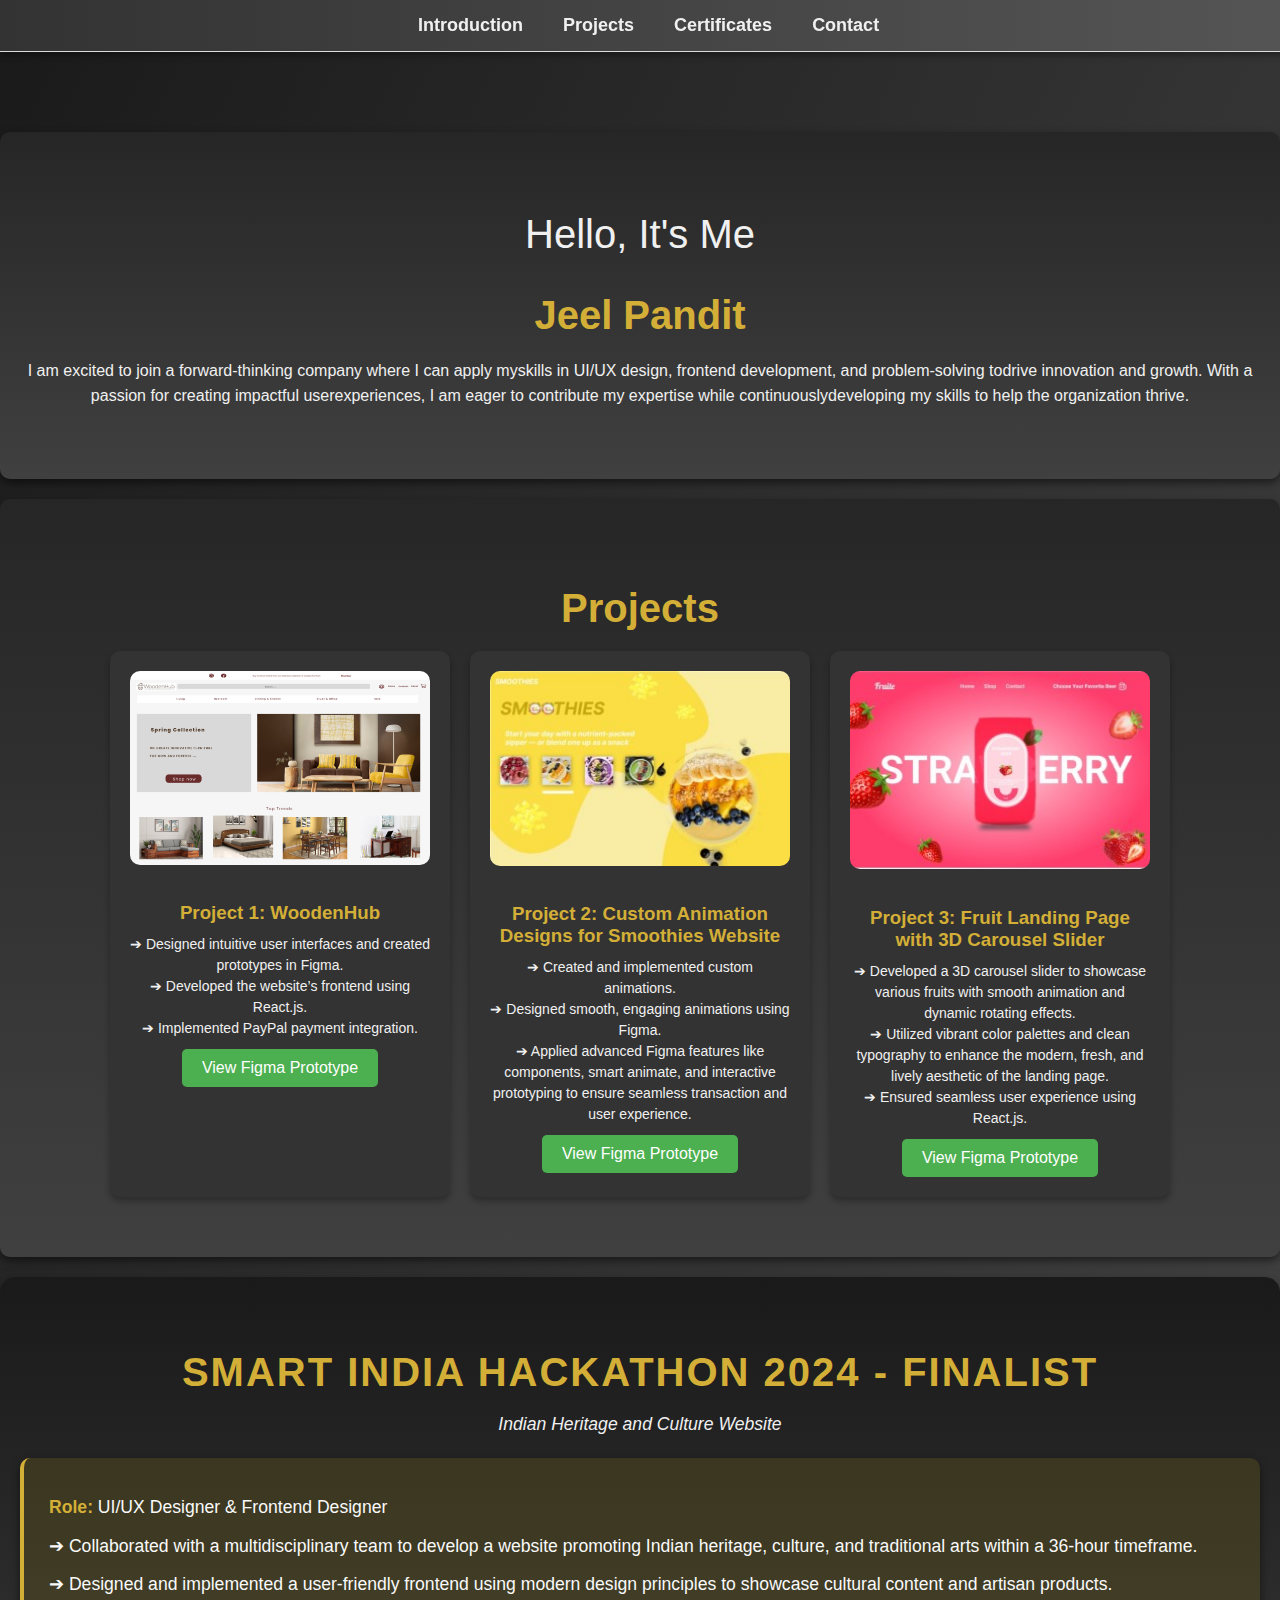
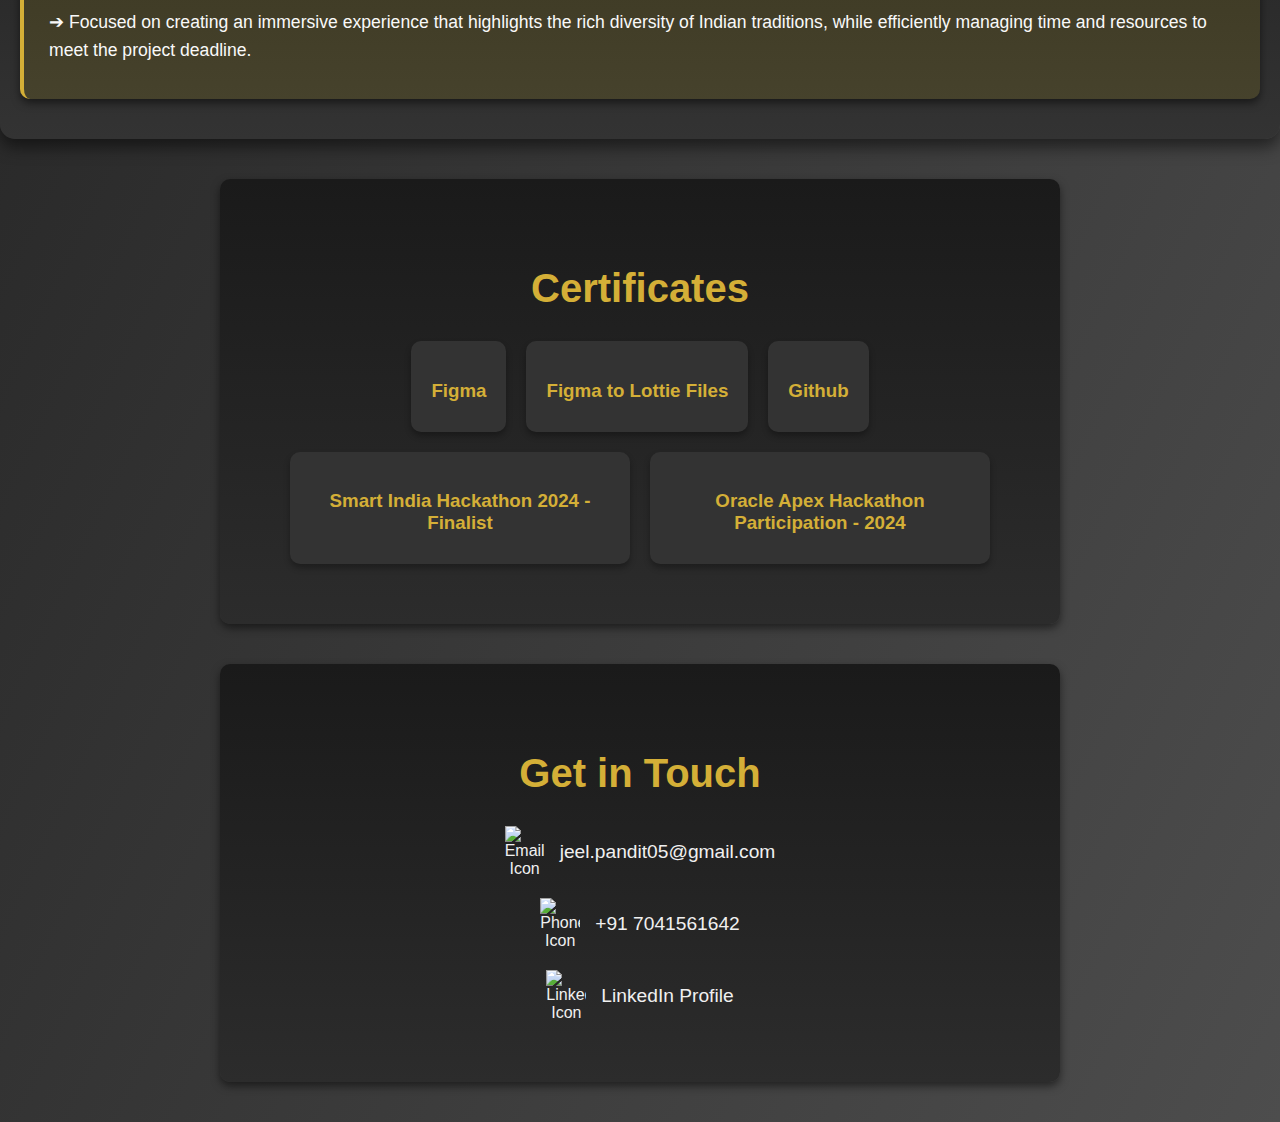
==== index.html @ 27d3bdfe "Update index.html" ====
<!DOCTYPE html>
<html lang="en">
<head>
  <meta charset="UTF-8" />
  <meta name="viewport" content="width=device-width, initial-scale=1.0" />
  <title>Portfolio</title>
  <link rel="stylesheet" href="intro.css" />
  <style>
    /* Global Styles */
    body {
      font-family: Arial, sans-serif;
      margin: 0;
      padding: 0;
      background: linear-gradient(to bottom right, #1a1a1a, #4d4d4d);
      color: #f0f0f0;
      overflow-x: hidden;
    }

    header {
      background: linear-gradient(to right, #333333, #555555);
      padding: 15px;
      position: sticky;
      top: 0;
      z-index: 1000;
      box-shadow: 0 4px 6px rgba(0, 0, 0, 0.3);
      animation: slideDown 1s ease;
    }

    @keyframes slideDown {
      from {
        transform: translateY(-100%);
      }
      to {
        transform: translateY(0);
      }
    }

    nav ul {
      list-style: none;
      display: flex;
      justify-content: center;
      padding: 0;
      margin: 0;
    }

    nav ul li {
      margin: 0 10px;
    }

    nav ul li a {
      text-decoration: none;
      color: #f0f0f0;
      font-weight: bold;
      transition: color 0.3s ease;
    }

    nav ul li a:hover {
      color: #c7c7c7;
    }

section {
      padding: 60px 20px;
      text-align: center;
      margin: 20px auto;
      border-radius: 10px;
      background: linear-gradient(to bottom, #262626, #404040);
      box-shadow: 0 4px 8px rgba(0, 0, 0, 0.5);
      animation: fadeIn 1s ease;
    }

    @keyframes fadeIn {
      from {
        opacity: 0;
        transform: translateY(20px);
      }
      to {
        opacity: 1;
        transform: translateY(0);
      }
    }

    section h1 {
      font-size: 2.5em;
      margin-bottom: 20px;
      color: #d4af37;
    }

    section p {
      line-height: 1.6;
      margin: 10px 0;
    }
  .project {
    display: flex;
    flex-wrap: wrap;
    gap: 20px;
    justify-content: center;
  }

  .project-card {
    background: #333333;
    padding: 20px;
    border-radius: 10px;
    box-shadow: 0 4px 6px rgba(0, 0, 0, 0.3);
    max-width: 300px;
    text-align: center;
    transition: transform 0.3s, box-shadow 0.3s;
  }

  .project-card:hover {
    transform: translateY(-10px);
    box-shadow: 0 8px 12px rgba(0, 0, 0, 0.5);
  }

  .project-card img {
    width: 100%;
    border-radius: 10px;
    margin-bottom: 15px;
  }

  .project-card h3 {
    color: #d4af37;
    margin-bottom: 10px;
  }

  .project-card p {
    font-size: 14px;
    line-height: 1.5;
    color: #f0f0f0;
  }

  .figma-btn {
    padding: 10px 20px;
    background-color: #4CAF50;
    color: white;
    border: none;
    border-radius: 5px;
    font-size: 16px;
    cursor: pointer;
    transition: background-color 0.3s;
    
  }

  .figma-btn:hover {
    background-color: #45a049;
  }

    footer {
      text-align: center;
      padding: 20px;
      background: linear-gradient(to right, #2c2c2c, #3d3d3d);
      color: #d4af37;
    }
     @keyframes fadeInLeft {
    from {
      opacity: 0;
      transform: translateX(-30px);
    }
    to {
      opacity: 1;
      transform: translateX(0);
    }
  }

  a:hover {
    color: #d4af37;
    transform: scale(1.1);
  }
      .hackathon {
    background: linear-gradient(to bottom, #1a1a1a, #333333);
    padding: 40px 20px;
    border-radius: 15px;
    color: #f0f0f0;
    font-family: 'Arial', sans-serif;
    text-align: center;
    box-shadow: 0 8px 16px rgba(0, 0, 0, 0.5);
    animation: fadeInUp 1s ease-in-out;
  }

  .hackathon h2 {
    font-size: 2.5em;
    color: #d4af37; /* Gold accent */
    margin-bottom: 15px;
    text-transform: uppercase;
    letter-spacing: 2px;
  }

  .hackathon p {
    font-size: 1.1em;
    line-height: 1.6;
    margin: 10px 0;
  }

  .highlight-box {
    background: rgba(255, 215, 0, 0.1); /* Subtle gold overlay */
    padding: 25px;
    border-radius: 10px;
    margin-top: 20px;
    text-align: left;
    box-shadow: 0 4px 8px rgba(0, 0, 0, 0.5);
    border-left: 4px solid #d4af37;
  }

  .highlight-box p {
    font-size: 1.1em;
    color: #f9f9f9;
    margin: 10px 0;
  }

  .highlight-box strong {
    color: #d4af37;
  }

  @keyframes fadeInUp {
    from {
      opacity: 0;
      transform: translateY(20px);
    }
    to {
      opacity: 1;
      transform: translateY(0);
    }
  }

  a:hover {
    color: #d4af37;
  }
  </style>
</head>
<body>
  <header>
    <nav>
      <ul>
        <li><a href="#intro">Introduction</a></li>
            <li><a href="#projects">Projects</a></li>
        <li><a href="#certificates">Certificates</a></li>
        <li><a href="#contact">Contact</a></li>
      </ul>
    </nav>
  </header>

  <main>
    <!-- Introduction Section -->
    <section id="intro" style="marginTop:20px">
      <p style="font-size: 40px">Hello, It's Me</p>
      <h1>Jeel Pandit</h1>
      <p>I am excited to join a forward-thinking company where I can apply myskills in UI/UX design, frontend development, and problem-solving todrive innovation and growth. With a passion for creating impactful userexperiences, 
        I am eager to contribute my expertise while continuouslydeveloping my skills to help the organization thrive.</p>
    </section>

  
    <!-- Projects Section -->
    <section id="projects">
     <h1>Projects</h1>
<div class="project">

  <!-- Project 1 -->
  <div class="project-card">
    <img src="pics/HomePage_WH.png" alt="Project 1" />
    <h3>Project 1: WoodenHub</h3>
    <p>
      ➔ Designed intuitive user interfaces and created prototypes in Figma.<br />
      ➔ Developed the website’s frontend using React.js.<br />
      ➔ Implemented PayPal payment integration.
    </p>
    <button class="figma-btn"  style="marginTop:60px"
      onclick="openFigma('https://www.figma.com/proto/UwezNou8pnns5xgL6qr8CT/First?node-id=152-42&t=rs9RyERpzxyKKqLL-1&scaling=scale-down&content-scaling=fixed&page-id=7%3A13&starting-point-node-id=113%3A249&show-proto-sidebar=1')">
      View Figma Prototype
    </button>
  </div>

  <!-- Project 2 -->
  <div class="project-card">
    <img src="pics/p8.jpg" alt="Project 2" />
    <h3>Project 2: Custom Animation Designs for Smoothies Website</h3>
    <p>
      ➔ Created and implemented custom animations.<br />
      ➔ Designed smooth, engaging animations using Figma.<br />
      ➔ Applied advanced Figma features like components, smart animate,
      and interactive prototyping to ensure seamless transaction and
      user experience.
    </p>
    <button class="figma-btn" onclick="openFigma('https://www.figma.com/proto/UwezNou8pnns5xgL6qr8CT/First?node-id=228-70&t=3NZILoKXreZPkKu2-1&scaling=scale-down&content-scaling=fixed&page-id=7%3A13&starting-point-node-id=208%3A57')">
      View Figma Prototype
    </button>
  </div>

  <!-- Project 3 -->
  <div class="project-card">
    <img src="pics/p11.jpg" alt="Project 3" />
    <h3>Project 3: Fruit Landing Page with 3D Carousel Slider</h3>
    <p>
      ➔ Developed a 3D carousel slider to showcase various fruits with
      smooth animation and dynamic rotating effects.<br />
      ➔ Utilized vibrant color palettes and clean typography to enhance
      the modern, fresh, and lively aesthetic of the landing page.<br />
      ➔ Ensured seamless user experience using React.js.
    </p>
    <button class="figma-btn" onclick="openFigma('https://www.figma.com/proto/UwezNou8pnns5xgL6qr8CT/First?node-id=497-45&t=O8gbBHHAGibBaAgL-1&scaling=scale-down&content-scaling=fixed&page-id=7%3A13&starting-point-node-id=113%3A249&show-proto-sidebar=1')">
      View Figma Prototype
    </button>
  </div>
</div>
       </div>
       </section>

    
  <section class="hackathon">
  <h2>Smart India Hackathon 2024 - Finalist </h2>
  <p><em>Indian Heritage and Culture Website</em></p>
  <div class="highlight-box">
    <p><strong>Role:</strong> UI/UX Designer & Frontend Designer</p>
    <p>
      ➔ Collaborated with a multidisciplinary team to develop a website promoting
      Indian heritage, culture, and traditional arts within a 36-hour timeframe.
    </p>
    <p>
      ➔ Designed and implemented a user-friendly frontend using modern design
      principles to showcase cultural content and artisan products.
    </p>
    <p>
      ➔ Focused on creating an immersive experience that highlights the rich
      diversity of Indian traditions, while efficiently managing time and
      resources to meet the project deadline.
    </p>
  </div>
</section>
      <script>
  function openFigma(url) {
    window.open(url, '_blank');
  }
</script>

<!-- Certificates Section -->
<section id="certificates" style="padding: 60px 20px; text-align: center; background: linear-gradient(to bottom, #1a1a1a, #2c2c2c); border-radius: 10px; margin: 40px auto; width: 90%; max-width: 800px; box-shadow: 0 4px 8px rgba(0, 0, 0, 0.5); animation: fadeIn 1.2s ease;">
  <h1 style="font-size: 2.5em; margin-bottom: 30px; color: #d4af37;">Certificates</h1>
  <div class="project" style="display: flex; flex-wrap: wrap; gap: 20px; justify-content: center;">

     <!-- Certificate 1 -->
    <div class="project-card" style="background: #333333; padding: 20px; border-radius: 10px; box-shadow: 0 4px 6px rgba(0, 0, 0, 0.3); max-width: 300px; text-align: center;">
<!--       <img src="path/to/certificate1.jpg" alt="Certificate 1" style="width: 100%; border-radius: 10px; margin-bottom: 15px;" /> -->
      <h3 style="color: #d4af37; margin-bottom: 10px;">Figma</h3>
<!--       <p style="font-size: 14px; line-height: 1.5; color: #f0f0f0;">Description or details about the certificate.</p> -->
    </div>
    
    <!-- Certificate 2 -->
    <div class="project-card" style="background: #333333; padding: 20px; border-radius: 10px; box-shadow: 0 4px 6px rgba(0, 0, 0, 0.3); max-width: 300px; text-align: center;">
<!--       <img src="path/to/certificate1.jpg" alt="Certificate 1" style="width: 100%; border-radius: 10px; margin-bottom: 15px;" /> -->
      <h3 style="color: #d4af37; margin-bottom: 10px;">Figma to Lottie Files</h3>
<!--       <p style="font-size: 14px; line-height: 1.5; color: #f0f0f0;">Description or details about the certificate.</p> -->
    </div>

    <!-- Certificate 3 -->
    <div class="project-card" style="background: #333333; padding: 20px; border-radius: 10px; box-shadow: 0 4px 6px rgba(0, 0, 0, 0.3); max-width: 300px; text-align: center;">
<!--       <img src="path/to/certificate2.jpg" alt="Certificate 2" style="width: 100%; border-radius: 10px; margin-bottom: 15px;" /> -->
      <h3 style="color: #d4af37; margin-bottom: 10px;">Github</h3>
<!--       <p style="font-size: 14px; line-height: 1.5; color: #f0f0f0;">Description or details about the certificate.</p> -->
    </div>

    <!-- Certificate 4 -->
    <div class="project-card" style="background: #333333; padding: 20px; border-radius: 10px; box-shadow: 0 4px 6px rgba(0, 0, 0, 0.3); max-width: 300px; text-align: center;">
<!--       <img src="path/to/certificate3.jpg" alt="Certificate 3" style="width: 100%; border-radius: 10px; margin-bottom: 15px;" /> -->
      <h3 style="color: #d4af37; margin-bottom: 10px;">Smart India Hackathon 2024 - Finalist</h3>
<!--       <p style="font-size: 14px; line-height: 1.5; color: #f0f0f0;">Description or details about the certificate.</p> -->
    </div>

     <!-- Certificate 5 -->
    <div class="project-card" style="background: #333333; padding: 20px; border-radius: 10px; box-shadow: 0 4px 6px rgba(0, 0, 0, 0.3); max-width: 300px; text-align: center;">
<!--       <img src="path/to/certificate3.jpg" alt="Certificate 3" style="width: 100%; border-radius: 10px; margin-bottom: 15px;" /> -->
      <h3 style="color: #d4af37; margin-bottom: 10px;">Oracle Apex Hackathon Participation - 2024</h3>
<!--       <p style="font-size: 14px; line-height: 1.5; color: #f0f0f0;">Description or details about the certificate.</p> -->
    </div>

  </div>
</section>

    
<!--   <!-- Education Section -->
<!--     <section id="education"> -->
<!--       <h1>Education</h1> -->
<!--       <div class="timeline"> -->
<!--          <div class="timeline-item"> -->
<!--           <h3>B.C.A at Kadi University, Gandhinagar</h3> -->
<!--           <p>Persuing Last Year</p> -->
<!--         </div> -->
<!--             <div class="timeline-item"> -->
<!--           <h3>12th at N.K School Of Commerce, Gandhinagar</h3> -->
<!--           <p>March, 2022 - 88%</p> -->
<!--         </div> -->
<!--         <div class="timeline-item"> -->
<!--           <h3>10th at Shree Swaminarayana Gurukul Vidhyalaya, Gandhinagar</h3> -->
<!--           <p>March, 2020 - 71.17%</p> -->
<!--         </div>   -->
<!--       </div> -->
<!--     </section> --> 

    
    <!-- Contact Section -->
    <section id="contact" style="padding: 60px 20px; text-align: center; background: linear-gradient(to bottom, #1a1a1a, #2c2c2c); border-radius: 10px; margin: 40px auto; width: 90%; max-width: 800px; box-shadow: 0 4px 8px rgba(0, 0, 0, 0.5); animation: fadeIn 1.2s ease;">
  <h1 style="font-size: 2.5em; margin-bottom: 30px; color: #d4af37;">Get in Touch</h1>
  <div style="display: flex; flex-direction: column; align-items: center; gap: 20px;">

    <!-- Email -->
    <div style="display: flex; align-items: center; gap: 15px; animation: fadeInLeft 1.2s ease;">
      <img src="https://img.icons8.com/ios-filled/50/d4af37/email.png" alt="Email Icon" style="width: 40px;" />
      <a href="mailto:jeel.pandit05@gmail.com" style="text-decoration: none; font-size: 1.2em; color: #f0f0f0; transition: color 0.3s ease, transform 0.3s ease;">
        jeel.pandit05@gmail.com
      </a>
    </div>

    <!-- Phone -->
    <div style="display: flex; align-items: center; gap: 15px; animation: fadeInLeft 1.4s ease;">
      <img src="https://img.icons8.com/ios-filled/50/d4af37/phone.png" alt="Phone Icon" style="width: 40px;" />
      <a href="tel:7041561642" style="text-decoration: none; font-size: 1.2em; color: #f0f0f0; transition: color 0.3s ease, transform 0.3s ease;">
        +91 7041561642
      </a>
    </div>

    <!-- LinkedIn -->
    <div style="display: flex; align-items: center; gap: 15px; animation: fadeInLeft 1.6s ease;">
      <img src="https://img.icons8.com/ios-filled/50/d4af37/linkedin.png" alt="LinkedIn Icon" style="width: 40px;" />
      <a href="https://www.linkedin.com/in/jeel-pandit-737541325" target="_blank" style="text-decoration: none; font-size: 1.2em; color: #f0f0f0; transition: color 0.3s ease, transform 0.3s ease;">
        LinkedIn Profile
      </a>
    </div>

  </div>
</section>
  </main>

  
</body>
</html>
---- intro.css ----
/* Apply smooth scroll behavior */
html {
  scroll-behavior: smooth;
}

/* Sticky navbar styling */
header {
  padding: 10px;
  font-size: large;
  border-bottom: 1px solid #ddd;
  position: sticky; /* Change from 'fixed' to 'sticky' */
  top: 0;
  background-color: white;
  z-index: 100; /* Ensures navbar stays on top of content */
  box-shadow: 0 4px 8px rgba(0, 0, 0, 0.1);
  width: 99%; /* Make sure navbar spans the full width */
}

body {
  font-family: Arial, Helvetica, sans-serif;
}

/* Navbar link styles */
nav ul {
  list-style: none;
  display: flex;
  gap: 20px;
}

nav ul li a {
  text-decoration: none;
  color: #333;
  font-weight: bold;
}

nav ul li a:hover {
  color: #888;
}

/* Main content styles */
main {
  padding-top: 60px; /* Make sure content doesn't hide behind navbar */
}
.intro {
  margin-top: 20px;
  margin-left: 60px;
  /* padding-top: 10px; */
}

.intro p {
  font-size: 1.2em;
  color: #555;
}

.intro h1 {
  font-size: 2.5em;
  font-weight: bold;
  margin: 10px 0;
}

.description {
  font-size: 1em;
  color: #666;
  /* max-width: 1000px; */
  line-height: 1.6;
  text-align: center;
  padding-bottom: 20px;
}

.education h1 {
  padding-top: 10px;
  text-align: center;
  font-size: 2em;
  font-weight: bold;
  margin-bottom: 20px;
}

.timeline-item {
  position: relative;
  margin-bottom: 30px;
}

.timeline-item .dot {
  position: absolute;
  margin-left: 60px;
  left: -8px;
  top: 5px;
  width: 16px;
  height: 16px;
  background-color: #ccc;
  border-radius: 50%;
}

.timeline-item .content {
  margin-left: 80px;
}

.timeline-item h3 {
  font-size: 1.2em;
  font-weight: bold;
  margin-bottom: 5px;
}

.timeline-item p {
  font-size: 1em;
  color: #666;
  margin-bottom: 5px;
}

.projects h1 {
  padding-top: 10px;
  text-align: center;
  font-size: 2em;
  font-weight: bold;
  margin-bottom: 20px;
}

.project-details {
  display: flex;
  flex-wrap: wrap;
  gap: 20px;
  align-items: flex-start;
}

.description {
  flex: 1;
  font-size: 1.1em;
  line-height: 1.6;
}

.description p {
  margin-bottom: 10px;
}
.image1 {
  gap: 100px;
  flex: 2;
  display: inline-flex;
  margin-left: 180px;
}

.project-image1 {
  width: 40%;
  height: auto;
  border: 1px solid #ddd;
  border-radius: 10px;
  align-items: center;
}
.image2 {
  gap: 50px;
  flex: 2;
  display: inline-flex;
}

.project-image2 {
  width: 50%;
  height: auto;
  border: 1px solid #ddd;
  border-radius: 10px;
  margin-left: 120px;
}

.about {
  padding-top: 10px;
  text-align: center;
  font-size: 2em;
  font-weight: bold;
  margin-bottom: 20px;
}

.about-content {
  font-size: 1em;
  color: #666;
  /* max-width: 1000px; */
  line-height: 1.6;
  text-align: left;
  margin-left: 60px;
  padding-bottom: 20px;
}

.skill-section p,
.passion-section p {
  font-size: 1.2rem;
  line-height: 1.6;
  margin: 15px 0;
}

strong {
  font-weight: bold;
}

.skill-section {
  margin-bottom: 20px;
}

.contact {
  text-align: center;
  padding: 20px;
}

.contact-section h1 {
  font-size: 2rem;
  margin-bottom: 20px;
}

.contact-item {
  display: flex;
  align-items: center;
  justify-content: center;
  margin: 10px 0;
  font-size: 1.2rem;
}

.contact-item span {
  font-size: 1.5rem;
  margin-right: 10px;
}

.contact-item a {
  text-decoration: none;
  color: #0073e6;
}

.contact-item a:hover {
  text-decoration: underline;
}
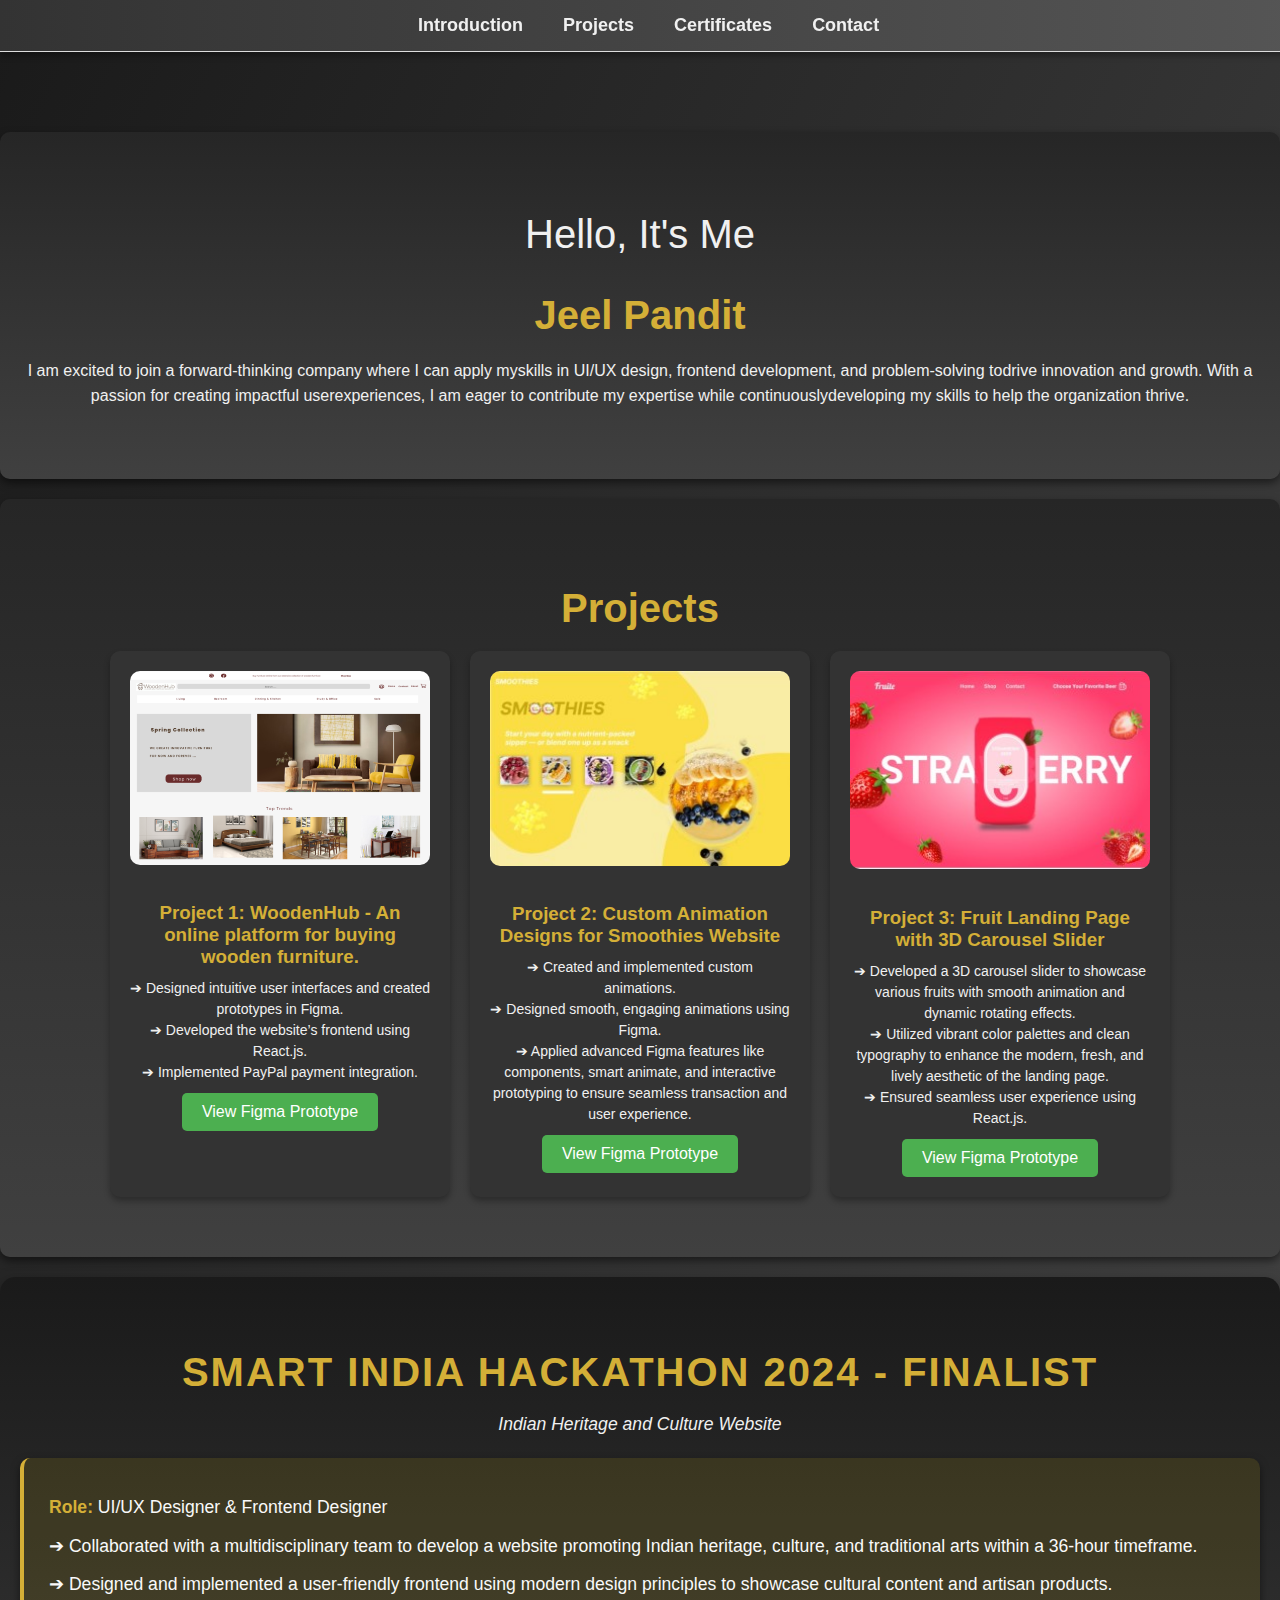
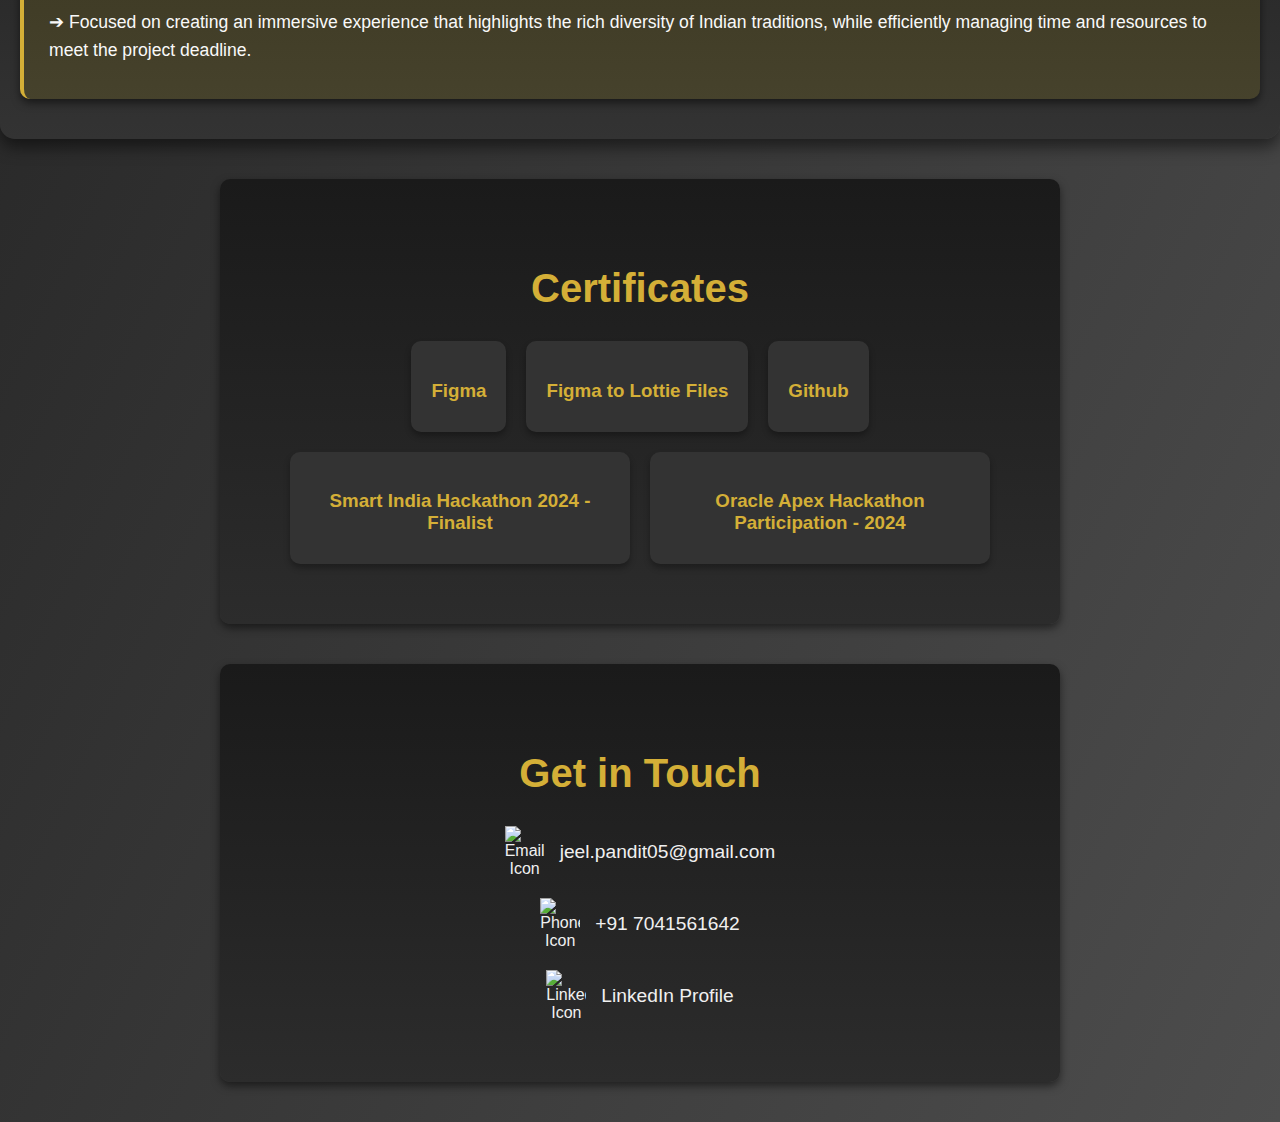
==== commit 4a19e26f: "Update index.html" ====
--- a/index.html
+++ b/index.html
@@ -256,13 +256,13 @@
   <!-- Project 1 -->
   <div class="project-card">
     <img src="pics/HomePage_WH.png" alt="Project 1" />
-    <h3>Project 1: WoodenHub</h3>
+    <h3>Project 1: WoodenHub - An online platform for buying wooden furniture.</h3>
     <p>
       ➔ Designed intuitive user interfaces and created prototypes in Figma.<br />
       ➔ Developed the website’s frontend using React.js.<br />
       ➔ Implemented PayPal payment integration.
     </p>
-    <button class="figma-btn"  style="marginTop:60px"
+    <button class="figma-btn"  style="marginBottom:5px"
       onclick="openFigma('https://www.figma.com/proto/UwezNou8pnns5xgL6qr8CT/First?node-id=152-42&t=rs9RyERpzxyKKqLL-1&scaling=scale-down&content-scaling=fixed&page-id=7%3A13&starting-point-node-id=113%3A249&show-proto-sidebar=1')">
       View Figma Prototype
     </button>
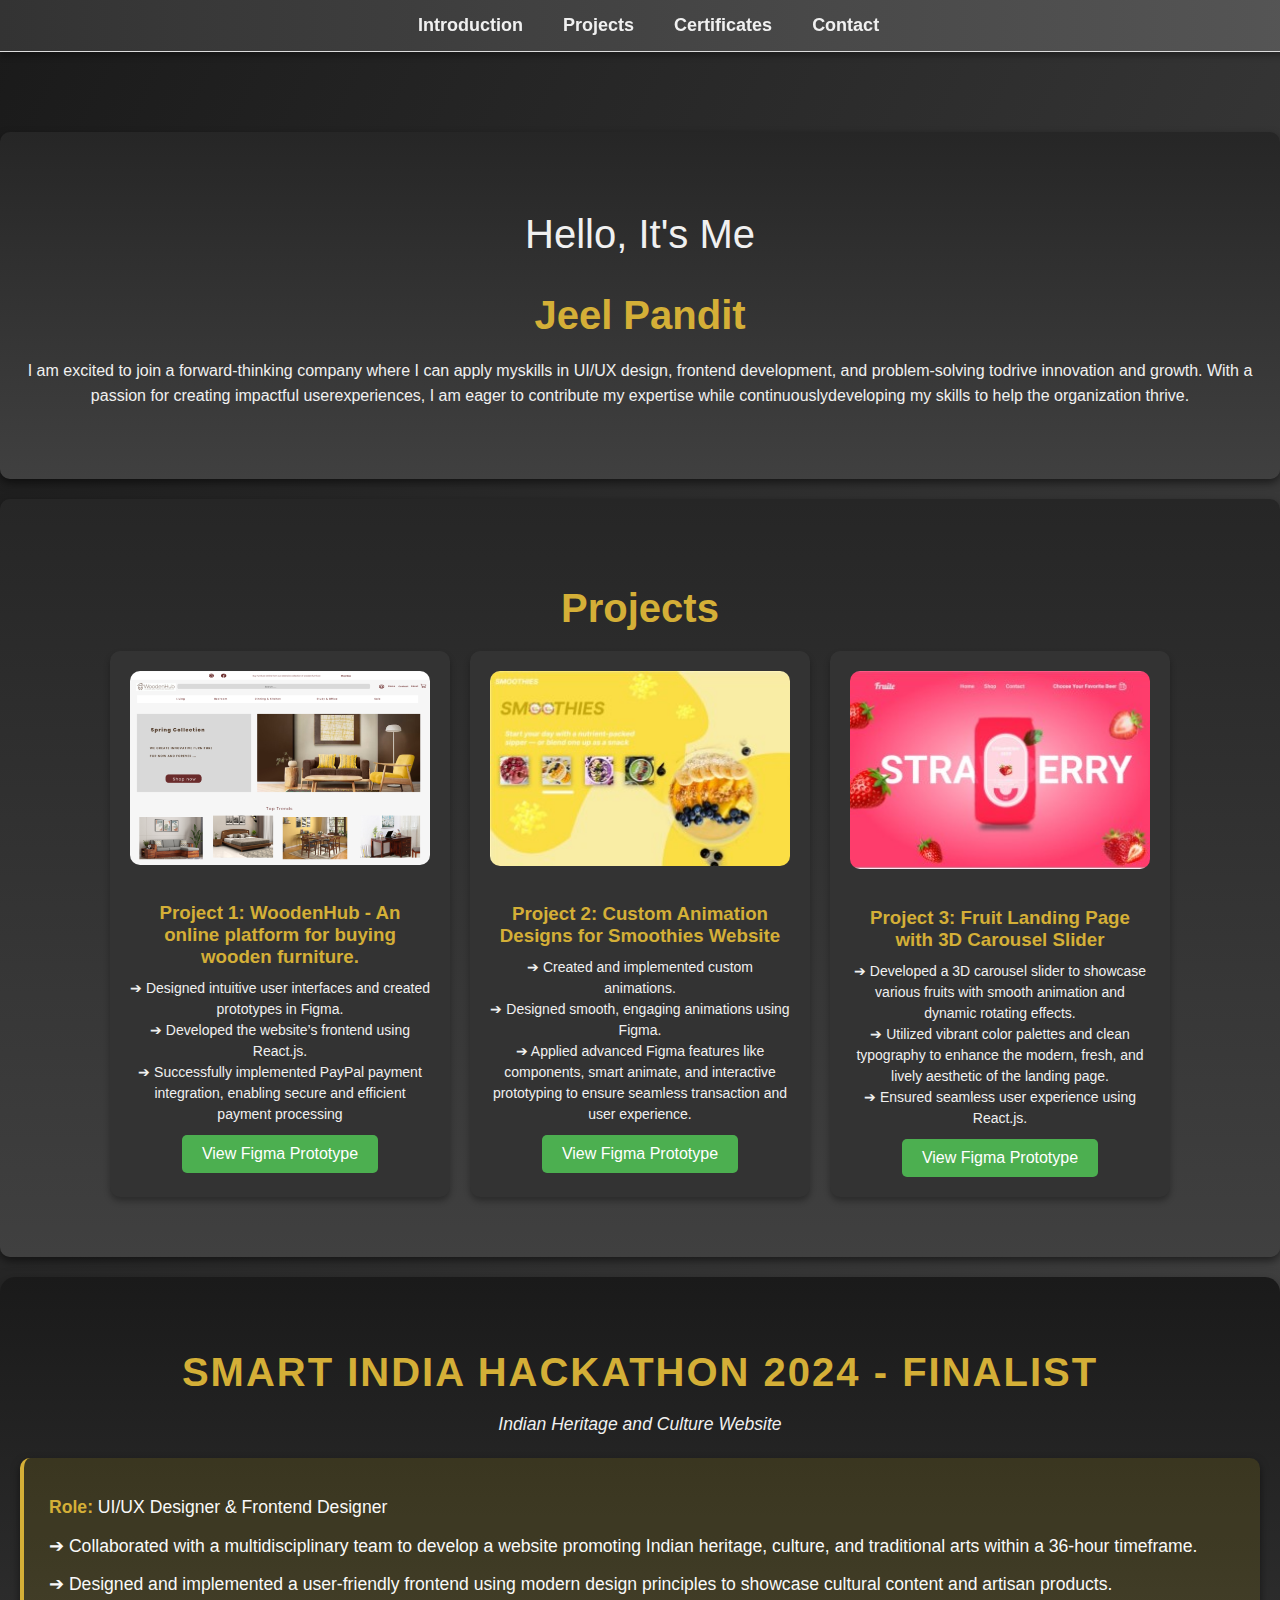
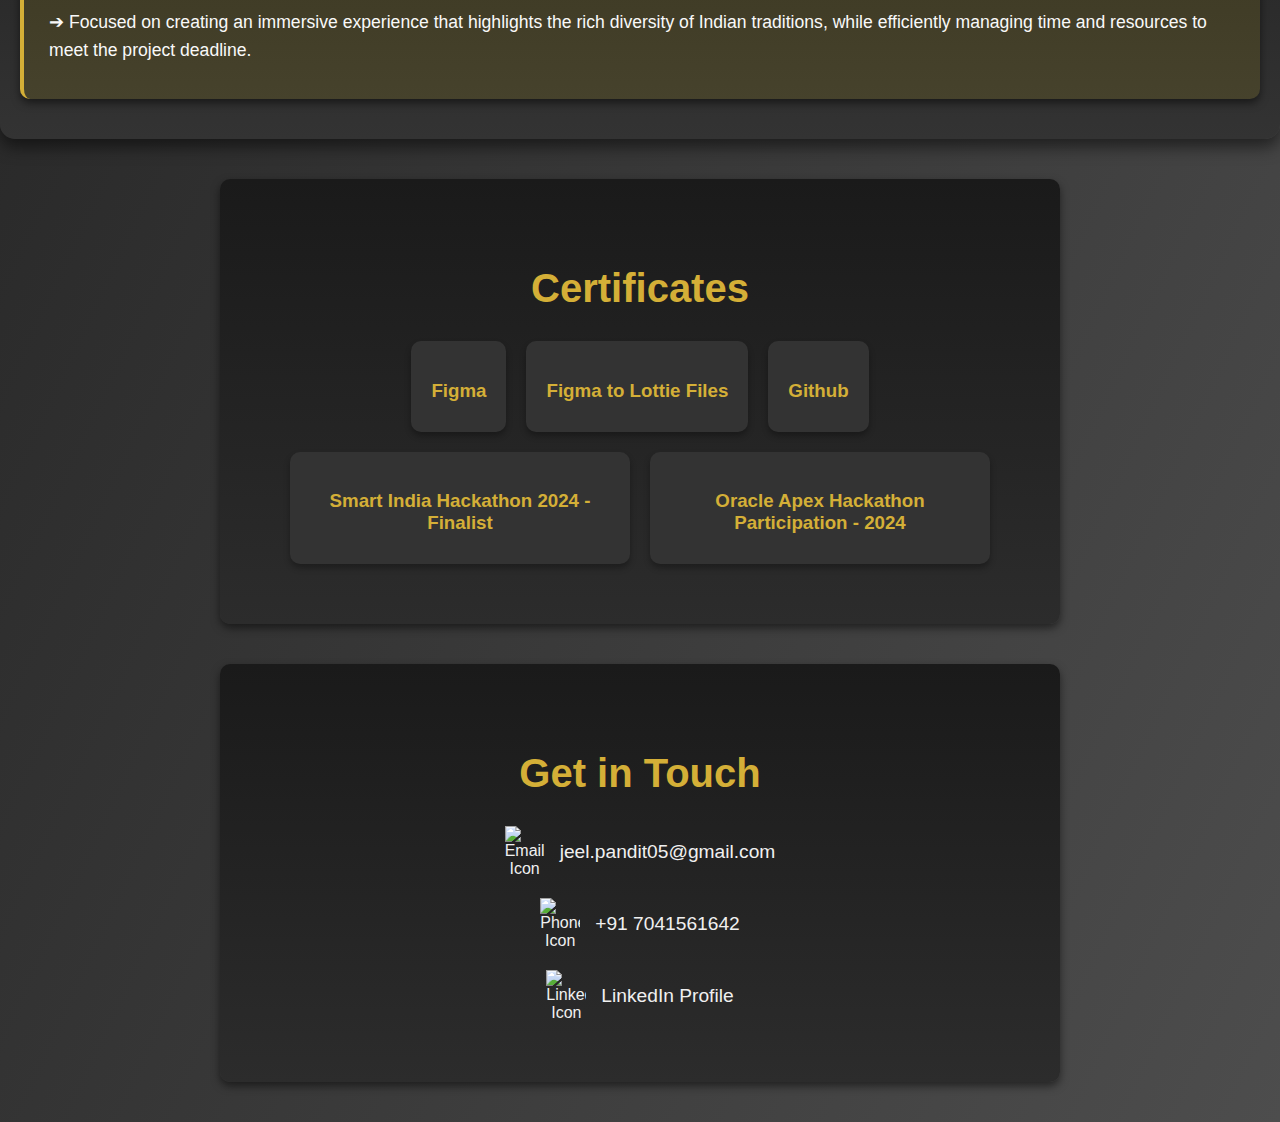
==== commit bdeea000: "Update index.html" ====
--- a/index.html
+++ b/index.html
@@ -260,7 +260,7 @@
     <p>
       ➔ Designed intuitive user interfaces and created prototypes in Figma.<br />
       ➔ Developed the website’s frontend using React.js.<br />
-      ➔ Implemented PayPal payment integration.
+      ➔ Successfully implemented PayPal payment integration, enabling secure and efficient payment processing
     </p>
     <button class="figma-btn"  style="marginBottom:5px"
       onclick="openFigma('https://www.figma.com/proto/UwezNou8pnns5xgL6qr8CT/First?node-id=152-42&t=rs9RyERpzxyKKqLL-1&scaling=scale-down&content-scaling=fixed&page-id=7%3A13&starting-point-node-id=113%3A249&show-proto-sidebar=1')">
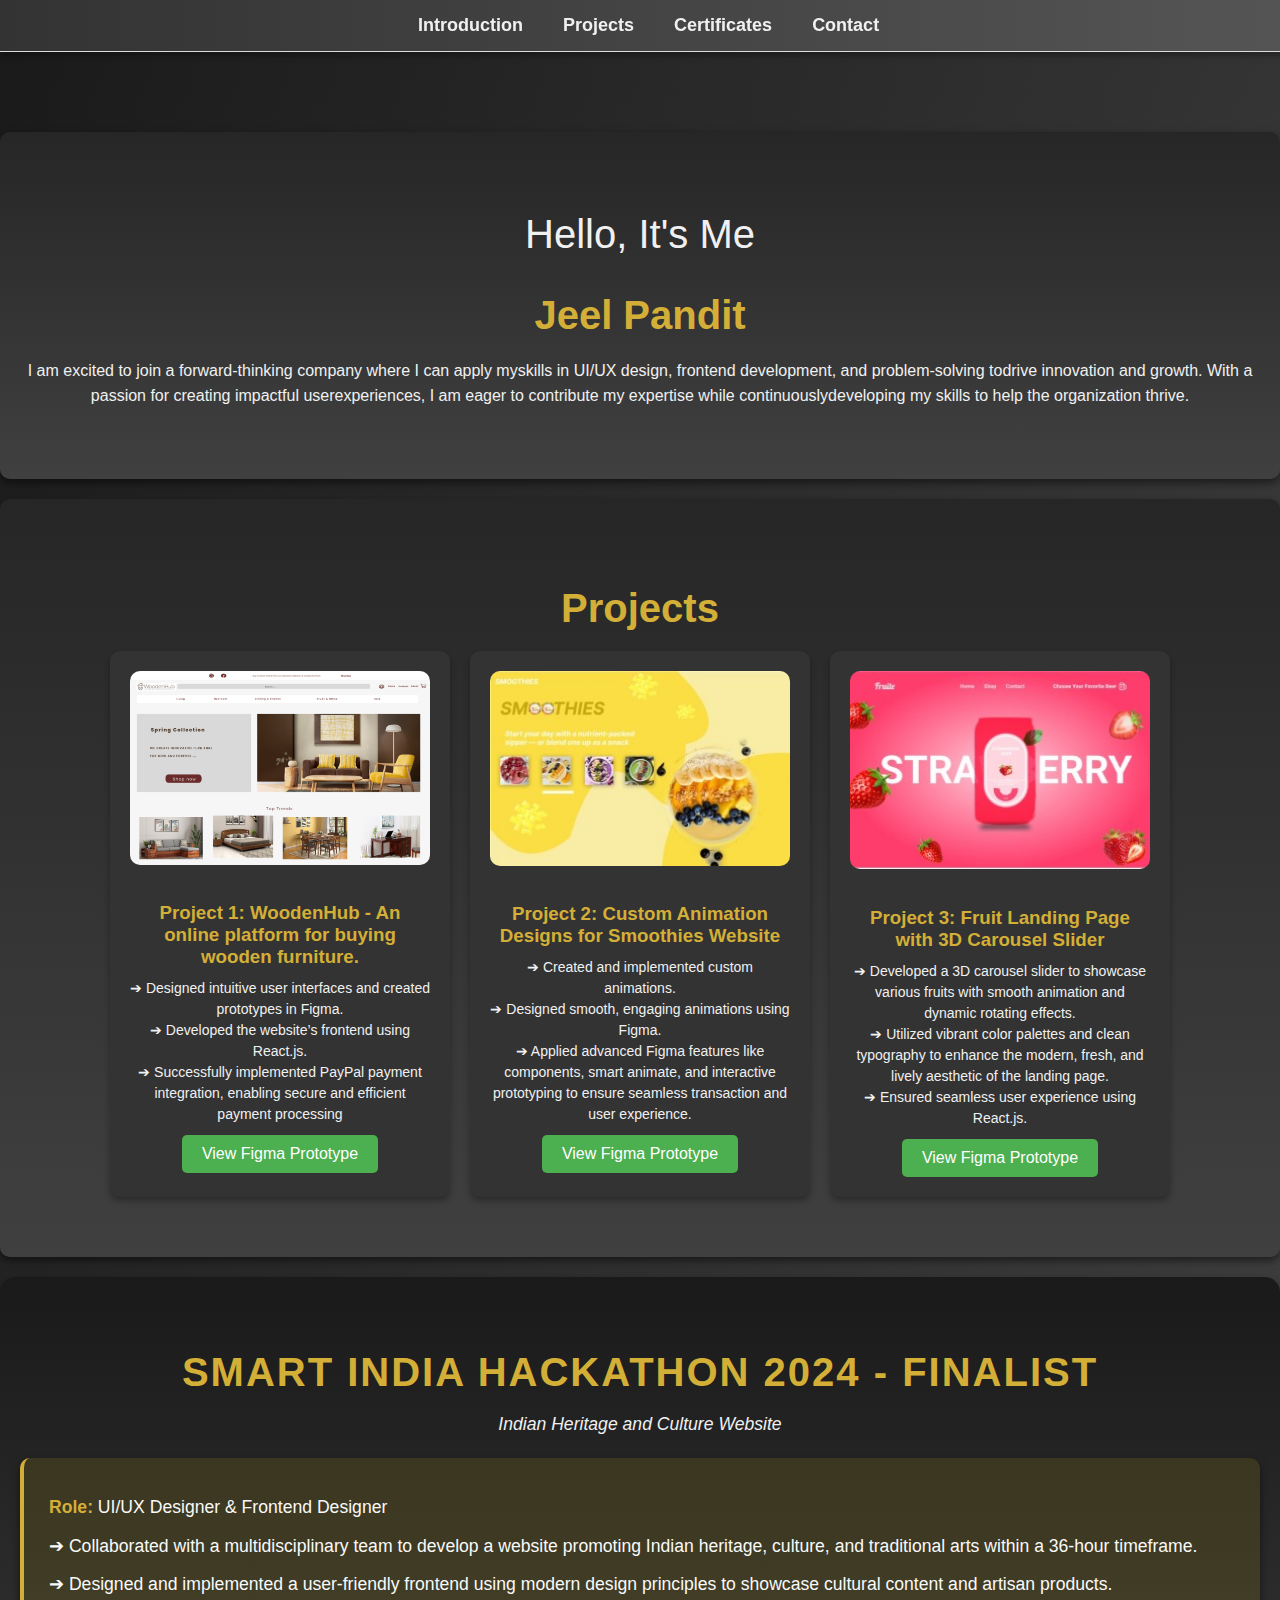
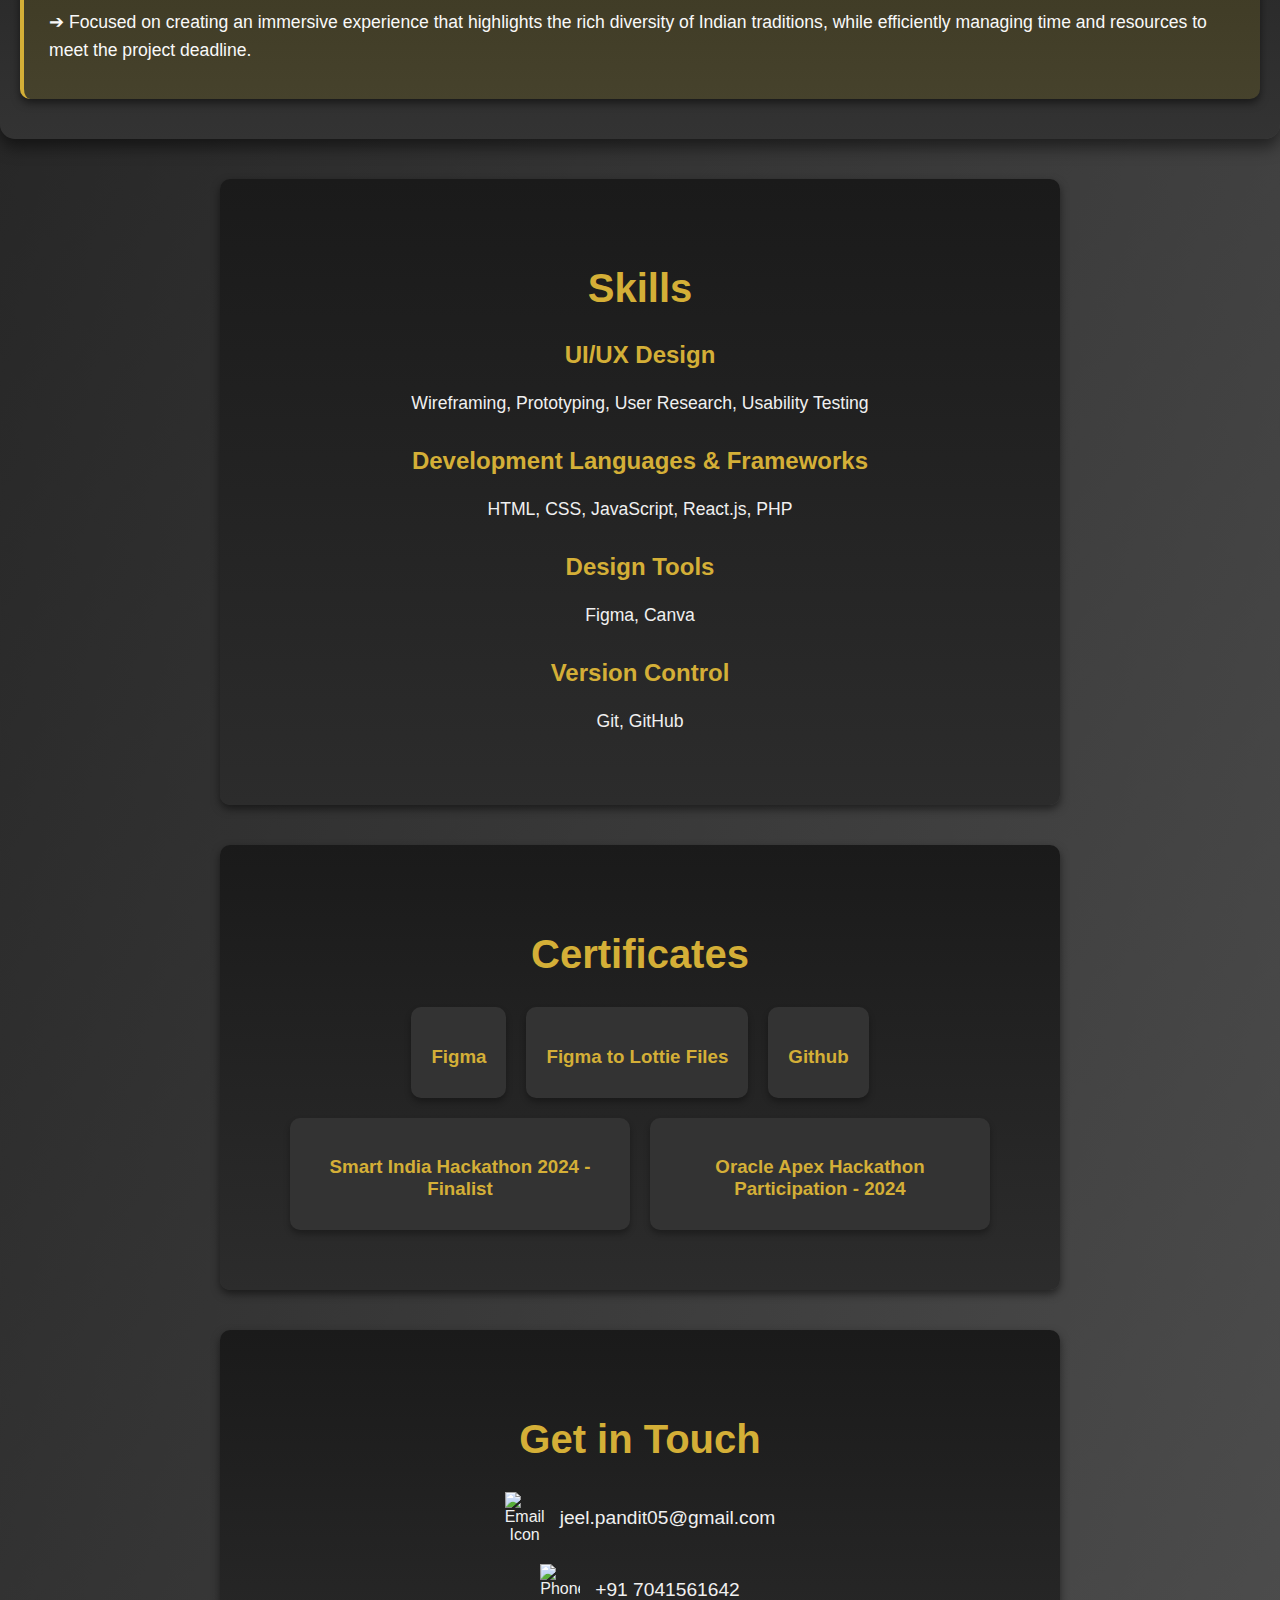
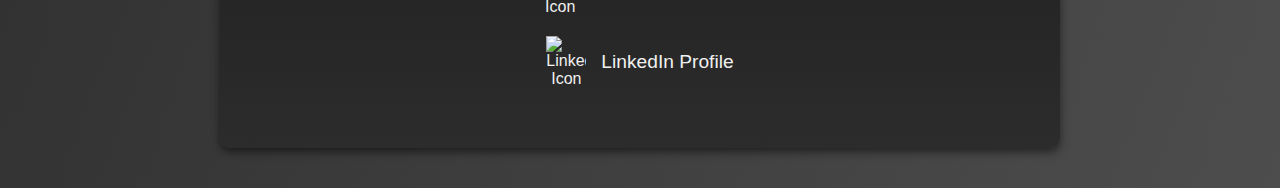
==== commit bd2144d4: "Update index.html" ====
--- a/index.html
+++ b/index.html
@@ -329,6 +329,34 @@
     window.open(url, '_blank');
   }
 </script>
+<!-- Skills Section -->
+<section id="skills" style="padding: 60px 20px; text-align: center; background: linear-gradient(to bottom, #1a1a1a, #2c2c2c); border-radius: 10px; margin: 40px auto; width: 90%; max-width: 800px; box-shadow: 0 4px 8px rgba(0, 0, 0, 0.5); animation: fadeIn 1.2s ease;">
+  <h1 style="font-size: 2.5em; margin-bottom: 30px; color: #d4af37;">Skills</h1>
+  
+  <!-- UI/UX Design Skills -->
+  <div style="margin-bottom: 30px;">
+    <h2 style="color: #d4af37;">UI/UX Design</h2>
+    <p style="font-size: 1.1em; color: #f0f0f0;">Wireframing, Prototyping, User Research, Usability Testing</p>
+  </div>
+
+  <!-- Development Languages & Frameworks -->
+  <div style="margin-bottom: 30px;">
+    <h2 style="color: #d4af37;">Development Languages & Frameworks</h2>
+    <p style="font-size: 1.1em; color: #f0f0f0;">HTML, CSS, JavaScript, React.js, PHP</p>
+  </div>
+
+  <!-- Design Tools -->
+  <div style="margin-bottom: 30px;">
+    <h2 style="color: #d4af37;">Design Tools</h2>
+    <p style="font-size: 1.1em; color: #f0f0f0;">Figma, Canva</p>
+  </div>
+
+  <!-- Version Control -->
+  <div>
+    <h2 style="color: #d4af37;">Version Control</h2>
+    <p style="font-size: 1.1em; color: #f0f0f0;">Git, GitHub</p>
+  </div>
+</section>
 
 <!-- Certificates Section -->
 <section id="certificates" style="padding: 60px 20px; text-align: center; background: linear-gradient(to bottom, #1a1a1a, #2c2c2c); border-radius: 10px; margin: 40px auto; width: 90%; max-width: 800px; box-shadow: 0 4px 8px rgba(0, 0, 0, 0.5); animation: fadeIn 1.2s ease;">
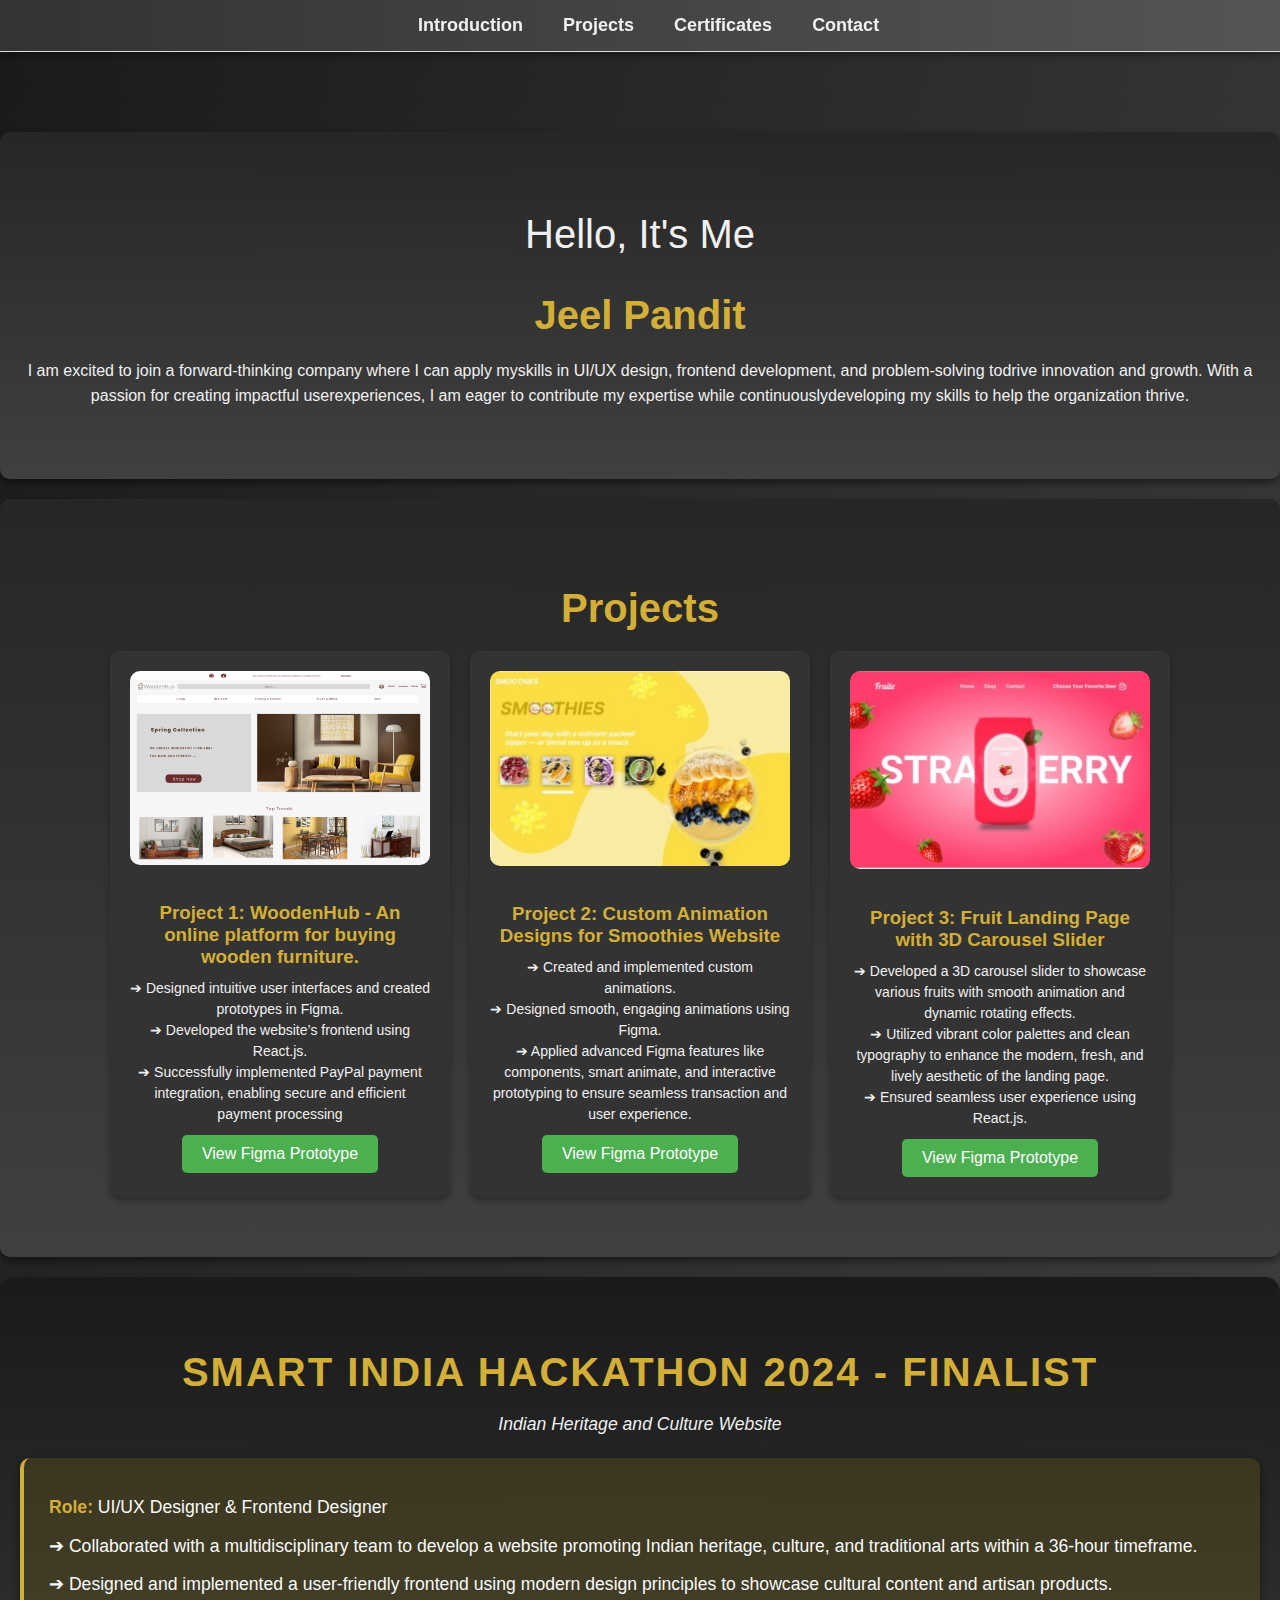
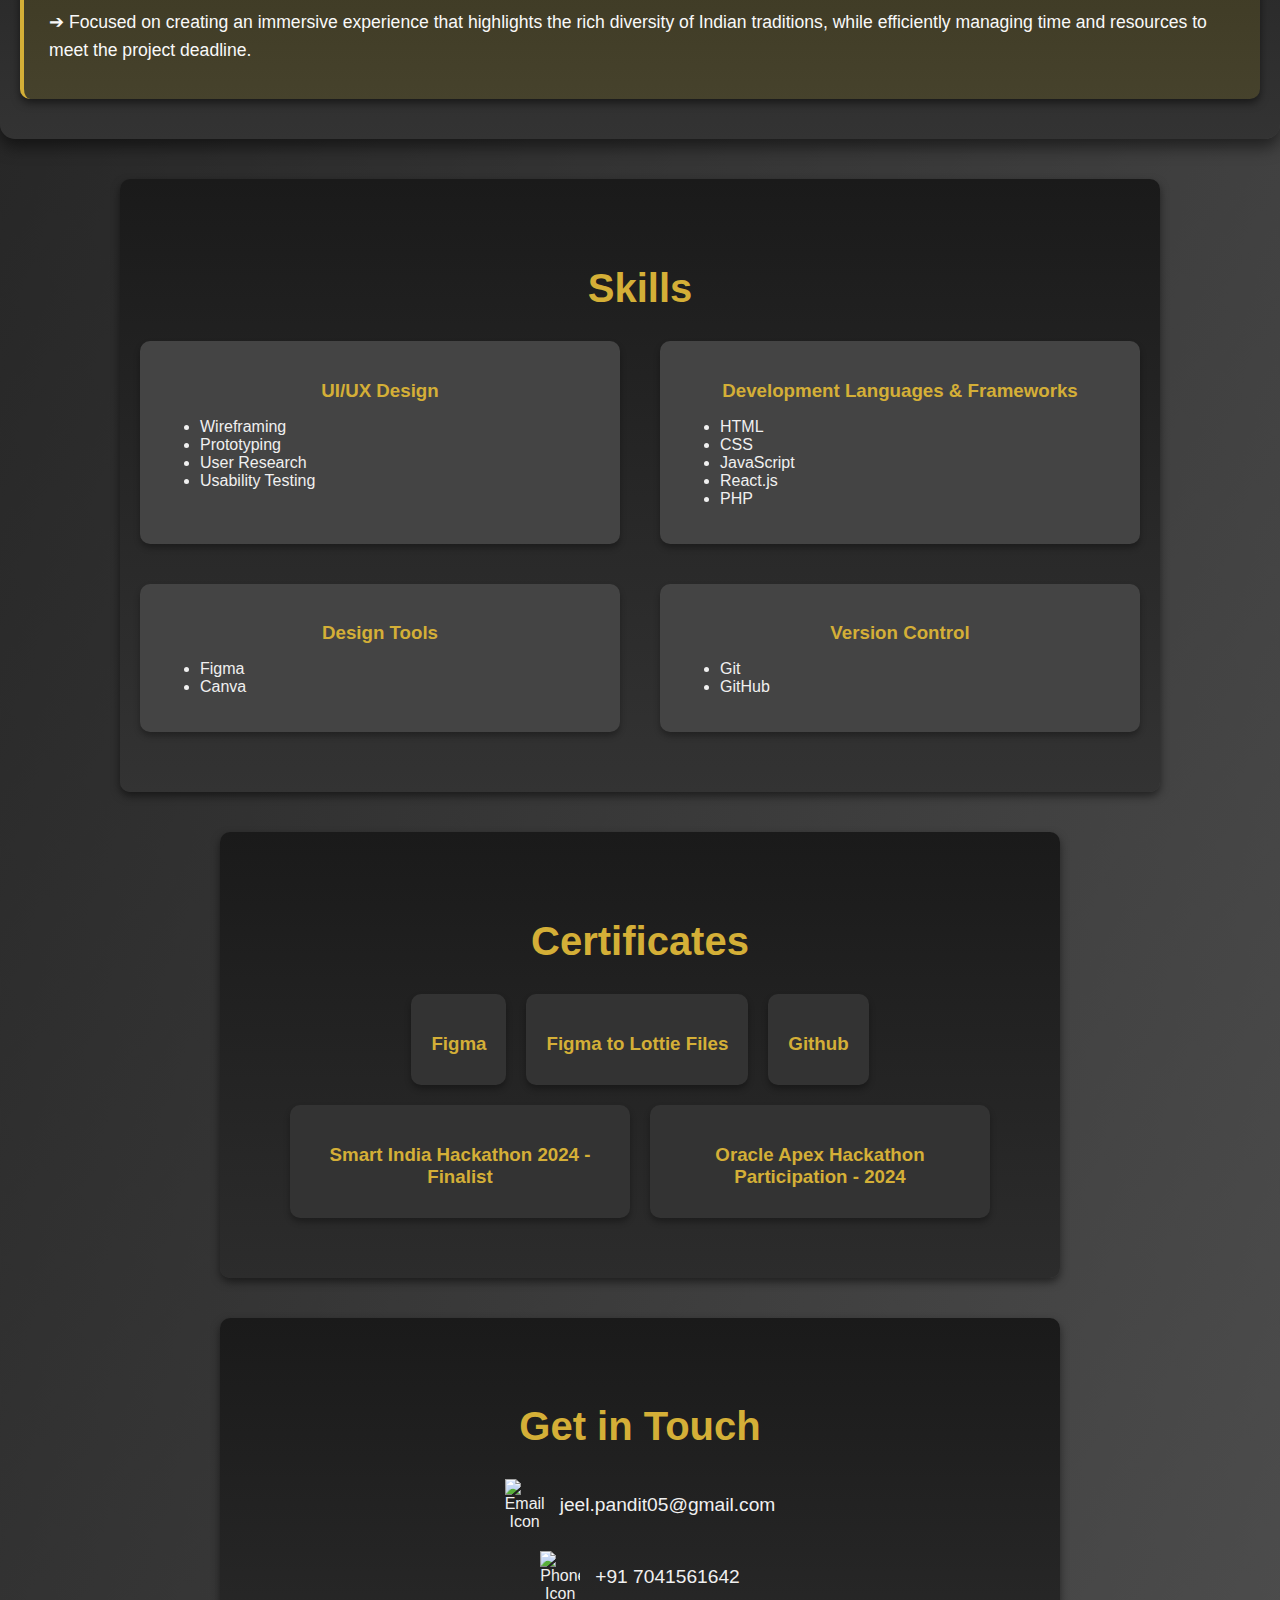
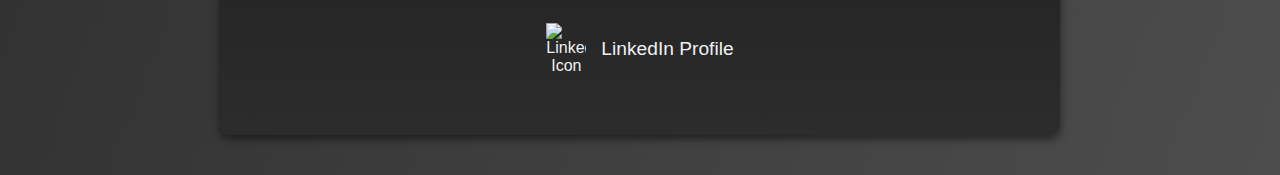
==== commit 6ecbc1f6: "Update index.html" ====
--- a/index.html
+++ b/index.html
@@ -329,32 +329,52 @@
     window.open(url, '_blank');
   }
 </script>
-<!-- Skills Section -->
-<section id="skills" style="padding: 60px 20px; text-align: center; background: linear-gradient(to bottom, #1a1a1a, #2c2c2c); border-radius: 10px; margin: 40px auto; width: 90%; max-width: 800px; box-shadow: 0 4px 8px rgba(0, 0, 0, 0.5); animation: fadeIn 1.2s ease;">
+<!-- Skill Section -->
+<section id="skills" style="padding: 60px 20px; background: linear-gradient(to bottom, #1a1a1a, #333333); border-radius: 10px; margin: 40px auto; width: 90%; max-width: 1000px; box-shadow: 0 4px 8px rgba(0, 0, 0, 0.5); animation: fadeIn 1.2s ease;">
   <h1 style="font-size: 2.5em; margin-bottom: 30px; color: #d4af37;">Skills</h1>
-  
-  <!-- UI/UX Design Skills -->
-  <div style="margin-bottom: 30px;">
-    <h2 style="color: #d4af37;">UI/UX Design</h2>
-    <p style="font-size: 1.1em; color: #f0f0f0;">Wireframing, Prototyping, User Research, Usability Testing</p>
-  </div>
-
-  <!-- Development Languages & Frameworks -->
-  <div style="margin-bottom: 30px;">
-    <h2 style="color: #d4af37;">Development Languages & Frameworks</h2>
-    <p style="font-size: 1.1em; color: #f0f0f0;">HTML, CSS, JavaScript, React.js, PHP</p>
-  </div>
-
-  <!-- Design Tools -->
-  <div style="margin-bottom: 30px;">
-    <h2 style="color: #d4af37;">Design Tools</h2>
-    <p style="font-size: 1.1em; color: #f0f0f0;">Figma, Canva</p>
-  </div>
-
-  <!-- Version Control -->
-  <div>
-    <h2 style="color: #d4af37;">Version Control</h2>
-    <p style="font-size: 1.1em; color: #f0f0f0;">Git, GitHub</p>
+  <div class="skills-container" style="display: flex; flex-wrap: wrap; gap: 40px; justify-content: space-between;">
+    
+    <!-- UI/UX Design -->
+    <div class="skills-card" style="flex: 1 1 calc(33% - 20px); background: #444444; padding: 20px; border-radius: 10px; box-shadow: 0 4px 6px rgba(0, 0, 0, 0.3); text-align: center;">
+      <h3 style="color: #d4af37; margin-bottom: 15px;">UI/UX Design</h3>
+      <ul style="color: #f0f0f0; text-align: left;">
+        <li>Wireframing</li>
+        <li>Prototyping</li>
+        <li>User Research</li>
+        <li>Usability Testing</li>
+      </ul>
+    </div>
+    
+    <!-- Development Languages & Frameworks -->
+    <div class="skills-card" style="flex: 1 1 calc(33% - 20px); background: #444444; padding: 20px; border-radius: 10px; box-shadow: 0 4px 6px rgba(0, 0, 0, 0.3); text-align: center;">
+      <h3 style="color: #d4af37; margin-bottom: 15px;">Development Languages & Frameworks</h3>
+      <ul style="color: #f0f0f0; text-align: left;">
+        <li>HTML</li>
+        <li>CSS</li>
+        <li>JavaScript</li>
+        <li>React.js</li>
+        <li>PHP</li>
+      </ul>
+    </div>
+    
+    <!-- Design Tools -->
+    <div class="skills-card" style="flex: 1 1 calc(33% - 20px); background: #444444; padding: 20px; border-radius: 10px; box-shadow: 0 4px 6px rgba(0, 0, 0, 0.3); text-align: center;">
+      <h3 style="color: #d4af37; margin-bottom: 15px;">Design Tools</h3>
+      <ul style="color: #f0f0f0; text-align: left;">
+        <li>Figma</li>
+        <li>Canva</li>
+      </ul>
+    </div>
+    
+    <!-- Version Control -->
+    <div class="skills-card" style="flex: 1 1 calc(33% - 20px); background: #444444; padding: 20px; border-radius: 10px; box-shadow: 0 4px 6px rgba(0, 0, 0, 0.3); text-align: center;">
+      <h3 style="color: #d4af37; margin-bottom: 15px;">Version Control</h3>
+      <ul style="color: #f0f0f0; text-align: left;">
+        <li>Git</li>
+        <li>GitHub</li>
+      </ul>
+    </div>
+
   </div>
 </section>
 
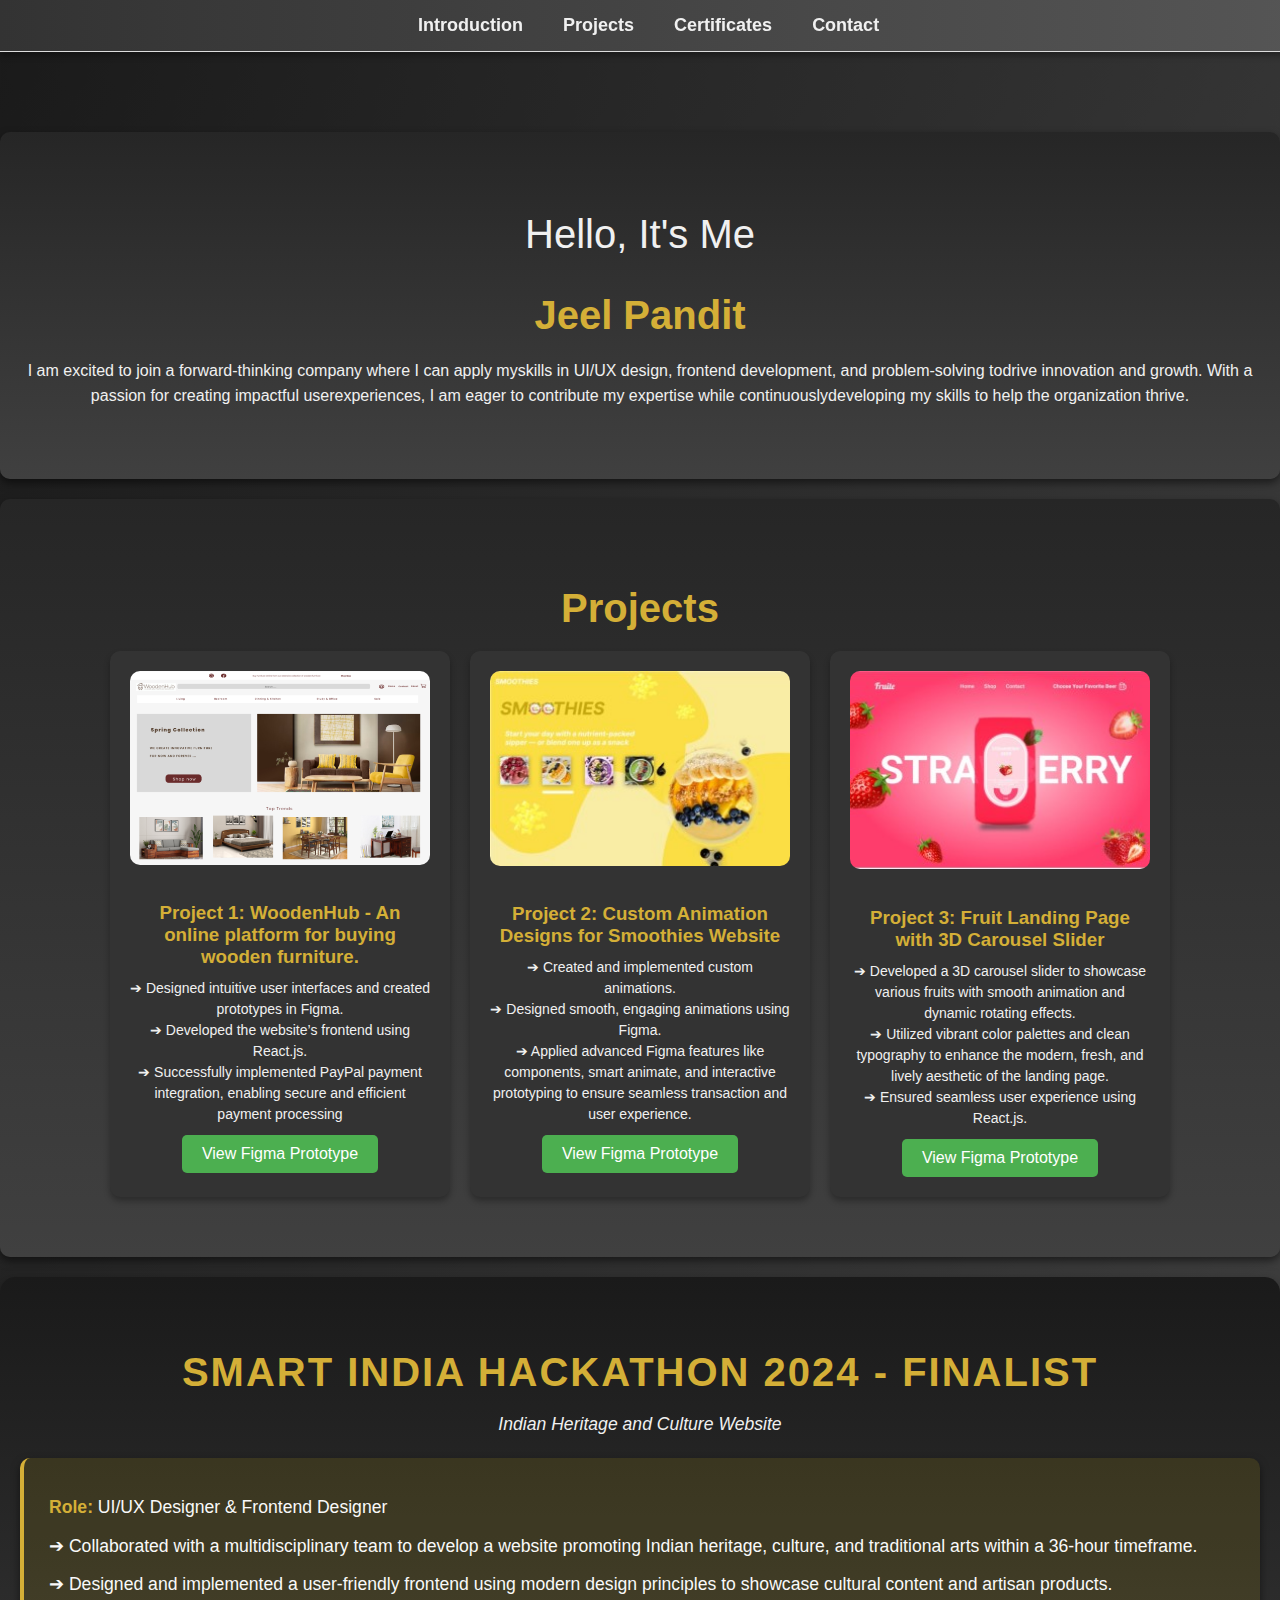
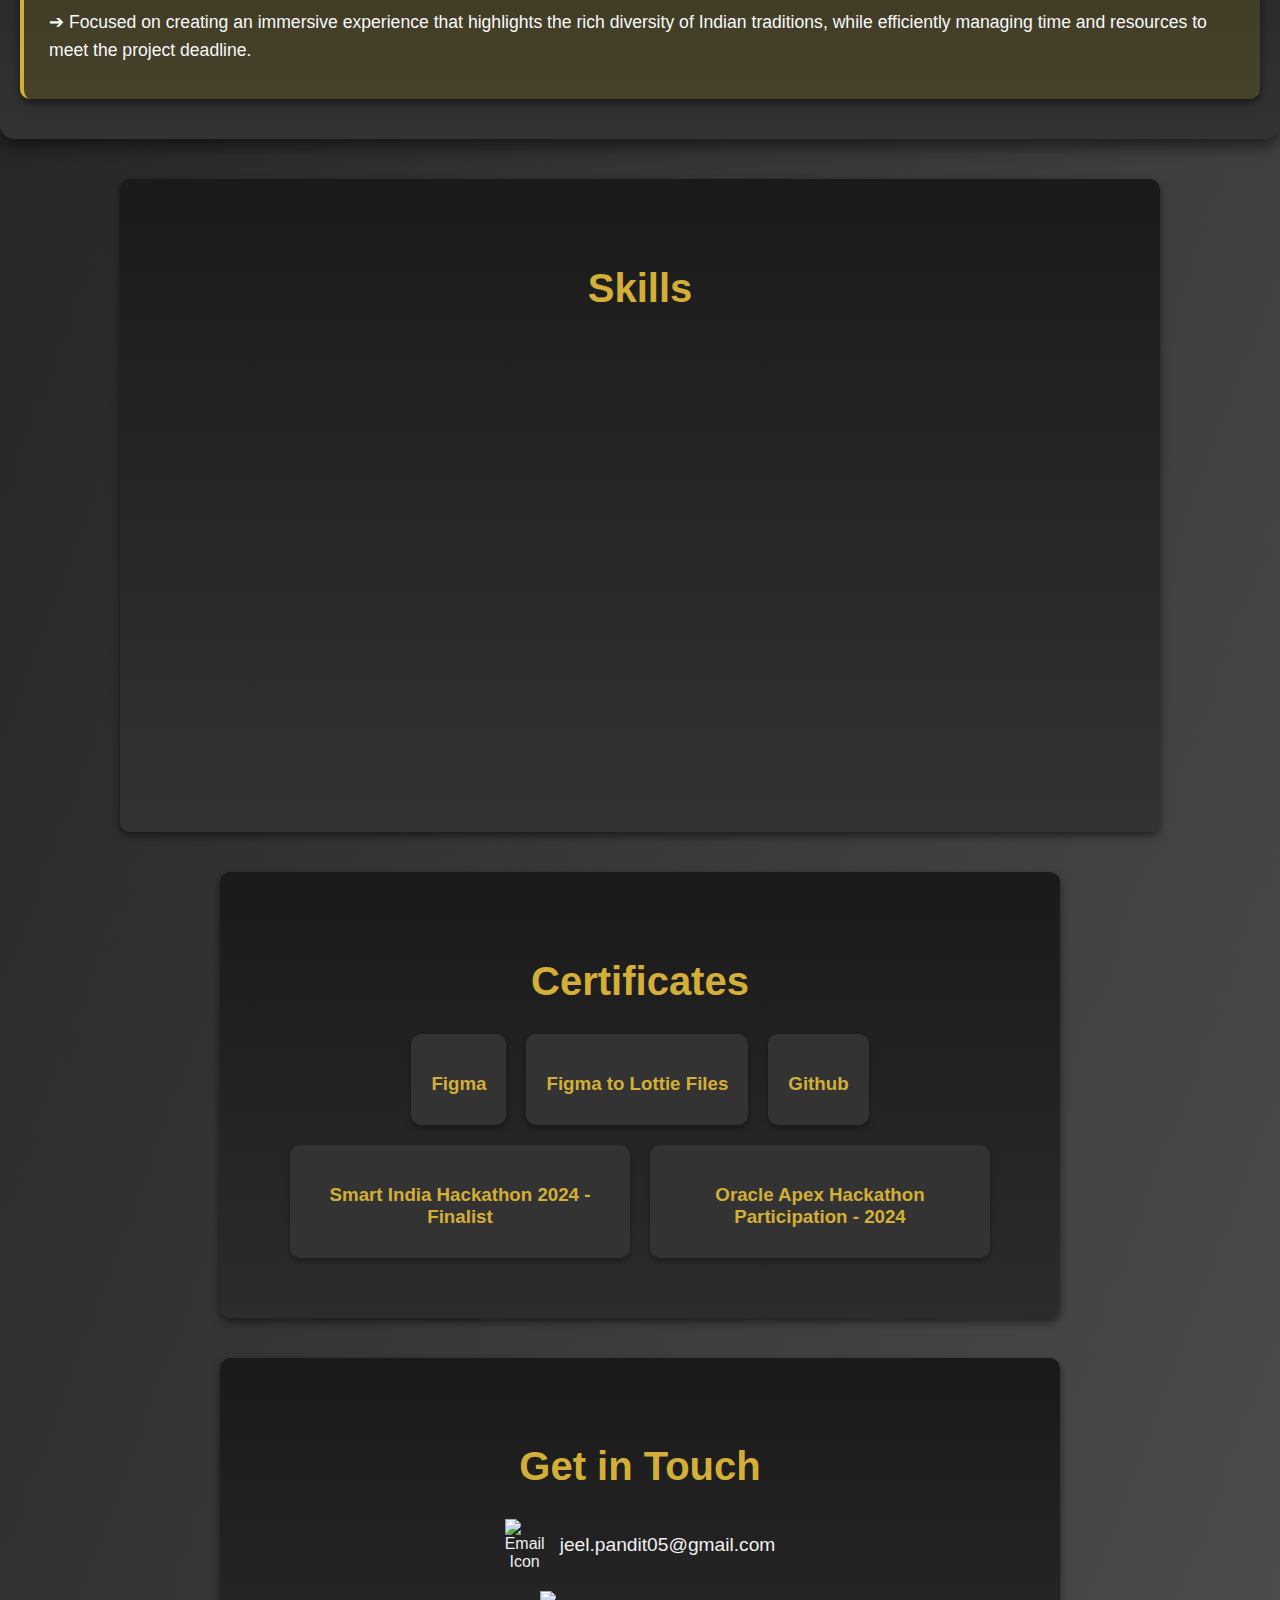
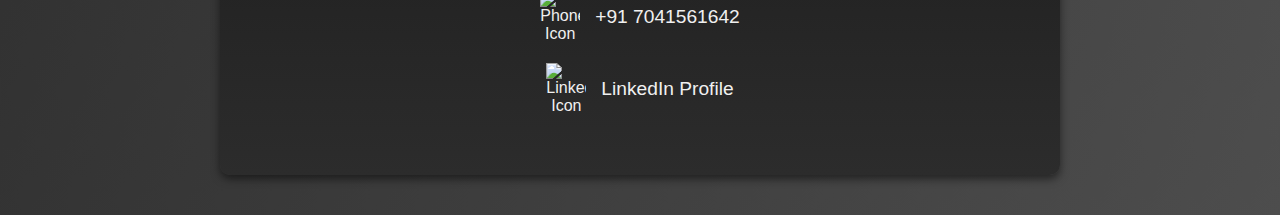
==== commit 92a8cd5e: "Update index.html" ====
--- a/index.html
+++ b/index.html
@@ -224,6 +224,55 @@
   a:hover {
     color: #d4af37;
   }
+  .skills-card {
+    flex: 1 1 calc(33% - 20px);
+    background: #444444;
+    padding: 20px;
+    border-radius: 10px;
+    box-shadow: 0 4px 6px rgba(0, 0, 0, 0.3);
+    text-align: center;
+    transition: transform 0.3s ease, background 0.3s ease;
+    opacity: 0; /* Initially hidden for animation */
+    animation: slideUp 1s ease-out forwards;
+  }
+
+  /* Delayed animation for each skill card */
+  .skills-card:nth-child(1) { animation-delay: 0.2s; }
+  .skills-card:nth-child(2) { animation-delay: 0.4s; }
+  .skills-card:nth-child(3) { animation-delay: 0.6s; }
+  .skills-card:nth-child(4) { animation-delay: 0.8s; }
+
+  /* Hover Effect */
+  .skills-card:hover {
+    transform: scale(1.05);
+    background: #555555;
+  }
+
+  /* Skill Title */
+  .skills-card h3 {
+    color: #d4af37;
+    margin-bottom: 15px;
+  }
+
+  /* Skill List */
+  .skills-card ul {
+    color: #f0f0f0;
+    text-align: left;
+    list-style-type: none;
+    padding: 0;
+  }
+
+  .skills-card ul li {
+    margin: 8px 0;
+  }
+
+  /* Responsive Design */
+  @media (max-width: 768px) {
+    .skills-card {
+      flex: 1 1 100%;
+    }
+  }
+    
   </style>
 </head>
 <body>
@@ -329,26 +378,27 @@
     window.open(url, '_blank');
   }
 </script>
-<!-- Skill Section -->
+
+    <!-- Skill Section -->
 <section id="skills" style="padding: 60px 20px; background: linear-gradient(to bottom, #1a1a1a, #333333); border-radius: 10px; margin: 40px auto; width: 90%; max-width: 1000px; box-shadow: 0 4px 8px rgba(0, 0, 0, 0.5); animation: fadeIn 1.2s ease;">
-  <h1 style="font-size: 2.5em; margin-bottom: 30px; color: #d4af37;">Skills</h1>
+  <h1 style="font-size: 2.5em; margin-bottom: 30px; color: #d4af37; text-align: center;">Skills</h1>
   <div class="skills-container" style="display: flex; flex-wrap: wrap; gap: 40px; justify-content: space-between;">
-    
+
     <!-- UI/UX Design -->
-    <div class="skills-card" style="flex: 1 1 calc(33% - 20px); background: #444444; padding: 20px; border-radius: 10px; box-shadow: 0 4px 6px rgba(0, 0, 0, 0.3); text-align: center;">
-      <h3 style="color: #d4af37; margin-bottom: 15px;">UI/UX Design</h3>
-      <ul style="color: #f0f0f0; text-align: left;">
+    <div class="skills-card">
+      <h3>UI/UX Design</h3>
+      <ul>
         <li>Wireframing</li>
         <li>Prototyping</li>
         <li>User Research</li>
         <li>Usability Testing</li>
       </ul>
     </div>
-    
+
     <!-- Development Languages & Frameworks -->
-    <div class="skills-card" style="flex: 1 1 calc(33% - 20px); background: #444444; padding: 20px; border-radius: 10px; box-shadow: 0 4px 6px rgba(0, 0, 0, 0.3); text-align: center;">
-      <h3 style="color: #d4af37; margin-bottom: 15px;">Development Languages & Frameworks</h3>
-      <ul style="color: #f0f0f0; text-align: left;">
+    <div class="skills-card">
+      <h3>Development Languages & Frameworks</h3>
+      <ul>
         <li>HTML</li>
         <li>CSS</li>
         <li>JavaScript</li>
@@ -356,20 +406,20 @@
         <li>PHP</li>
       </ul>
     </div>
-    
+
     <!-- Design Tools -->
-    <div class="skills-card" style="flex: 1 1 calc(33% - 20px); background: #444444; padding: 20px; border-radius: 10px; box-shadow: 0 4px 6px rgba(0, 0, 0, 0.3); text-align: center;">
-      <h3 style="color: #d4af37; margin-bottom: 15px;">Design Tools</h3>
-      <ul style="color: #f0f0f0; text-align: left;">
+    <div class="skills-card">
+      <h3>Design Tools</h3>
+      <ul>
         <li>Figma</li>
         <li>Canva</li>
       </ul>
     </div>
-    
+
     <!-- Version Control -->
-    <div class="skills-card" style="flex: 1 1 calc(33% - 20px); background: #444444; padding: 20px; border-radius: 10px; box-shadow: 0 4px 6px rgba(0, 0, 0, 0.3); text-align: center;">
-      <h3 style="color: #d4af37; margin-bottom: 15px;">Version Control</h3>
-      <ul style="color: #f0f0f0; text-align: left;">
+    <div class="skills-card">
+      <h3>Version Control</h3>
+      <ul>
         <li>Git</li>
         <li>GitHub</li>
       </ul>
